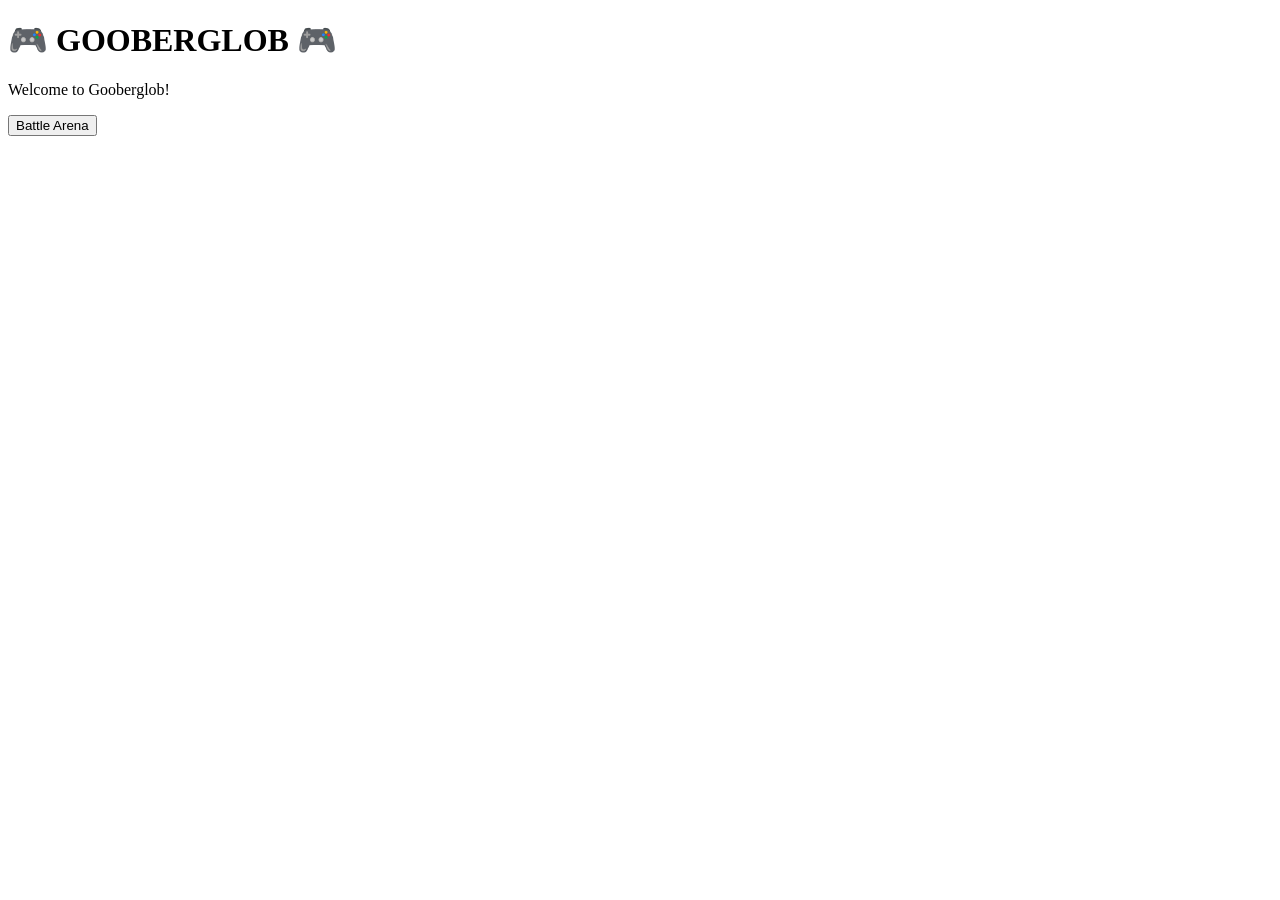
==== index.html @ 52b428e4 "Add initial HTML structure for Gooberglob" ====
<!DOCTYPE html>
<html lang="en">
<head>
    <meta charset="UTF-8">
    <meta name="viewport" content="width=device-width, initial-scale=1.0">
    <title>Gooberglob</title>
</head>

<body>

    <h1>🎮 GOOBERGLOB 🎮</h1>
    <p>Welcome to Gooberglob!</p>

    <button>Battle Arena</button>

</body>
</html>
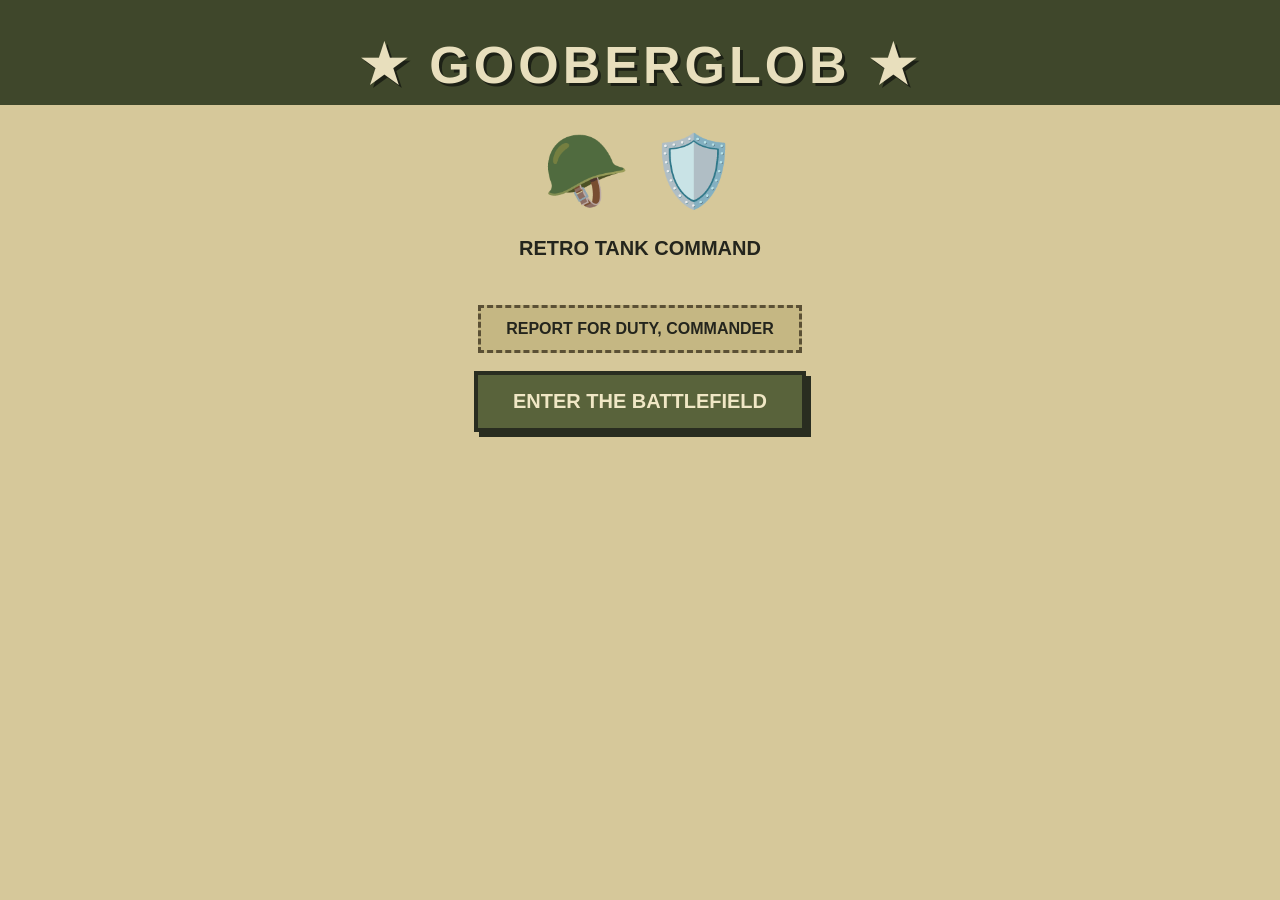
==== commit dfb220ee: "Update title and content for tank command theme" ====
--- a/index.html
+++ b/index.html
@@ -1,17 +1,35 @@
 <!DOCTYPE html>
 <html lang="en">
+
 <head>
     <meta charset="UTF-8">
     <meta name="viewport" content="width=device-width, initial-scale=1.0">
-    <title>Gooberglob</title>
+
+    <title>Gooberglob - Tank Command</title>
+
+    <link rel="stylesheet" href="style.css">
 </head>
 
 <body>
 
-    <h1>🎮 GOOBERGLOB 🎮</h1>
-    <p>Welcome to Gooberglob!</p>
+    <h1>★ GOOBERGLOB ★</h1>
 
-    <button>Battle Arena</button>
+    <div class="tank">
+        🪖 🛡️
+    </div>
+
+    <p>RETRO TANK COMMAND</p>
+
+    <div class="notice">
+        REPORT FOR DUTY, COMMANDER
+    </div>
+
+    <br><br>
+
+    <button onclick="alert('Tank battle coming soon!')">
+        ENTER THE BATTLEFIELD
+    </button>
 
 </body>
+
 </html>
--- a/style.css
+++ b/style.css
@@ -0,0 +1,60 @@
+body {
+    margin: 0;
+    background: #d6c89a;
+    color: #24251d;
+    font-family: Arial, sans-serif;
+    text-align: center;
+}
+
+/* Main title */
+h1 {
+    margin: 0;
+    padding: 35px 10px 10px;
+    background: #3f472b;
+    color: #e8dfbd;
+    font-family: Impact, "Arial Black", sans-serif;
+    font-size: 52px;
+    letter-spacing: 4px;
+    text-shadow: 3px 3px #1d2116;
+}
+
+/* Subtitle */
+p {
+    font-size: 20px;
+    font-weight: bold;
+}
+
+/* Game button */
+button {
+    background: #59633b;
+    color: #f0e7c5;
+    border: 4px solid #292d20;
+    padding: 15px 35px;
+    font-size: 20px;
+    font-weight: bold;
+    cursor: pointer;
+    font-family: "Arial Black", sans-serif;
+    box-shadow: 5px 5px #292d20;
+}
+
+button:hover {
+    background: #707b49;
+    transform: translate(2px, 2px);
+    box-shadow: 3px 3px #292d20;
+}
+
+/* Little tank decoration */
+.tank {
+    font-size: 70px;
+    margin: 25px;
+}
+
+/* Retro notice */
+.notice {
+    display: inline-block;
+    margin-top: 25px;
+    padding: 12px 25px;
+    border: 3px dashed #5b5035;
+    background: #c5b783;
+    font-weight: bold;
+}
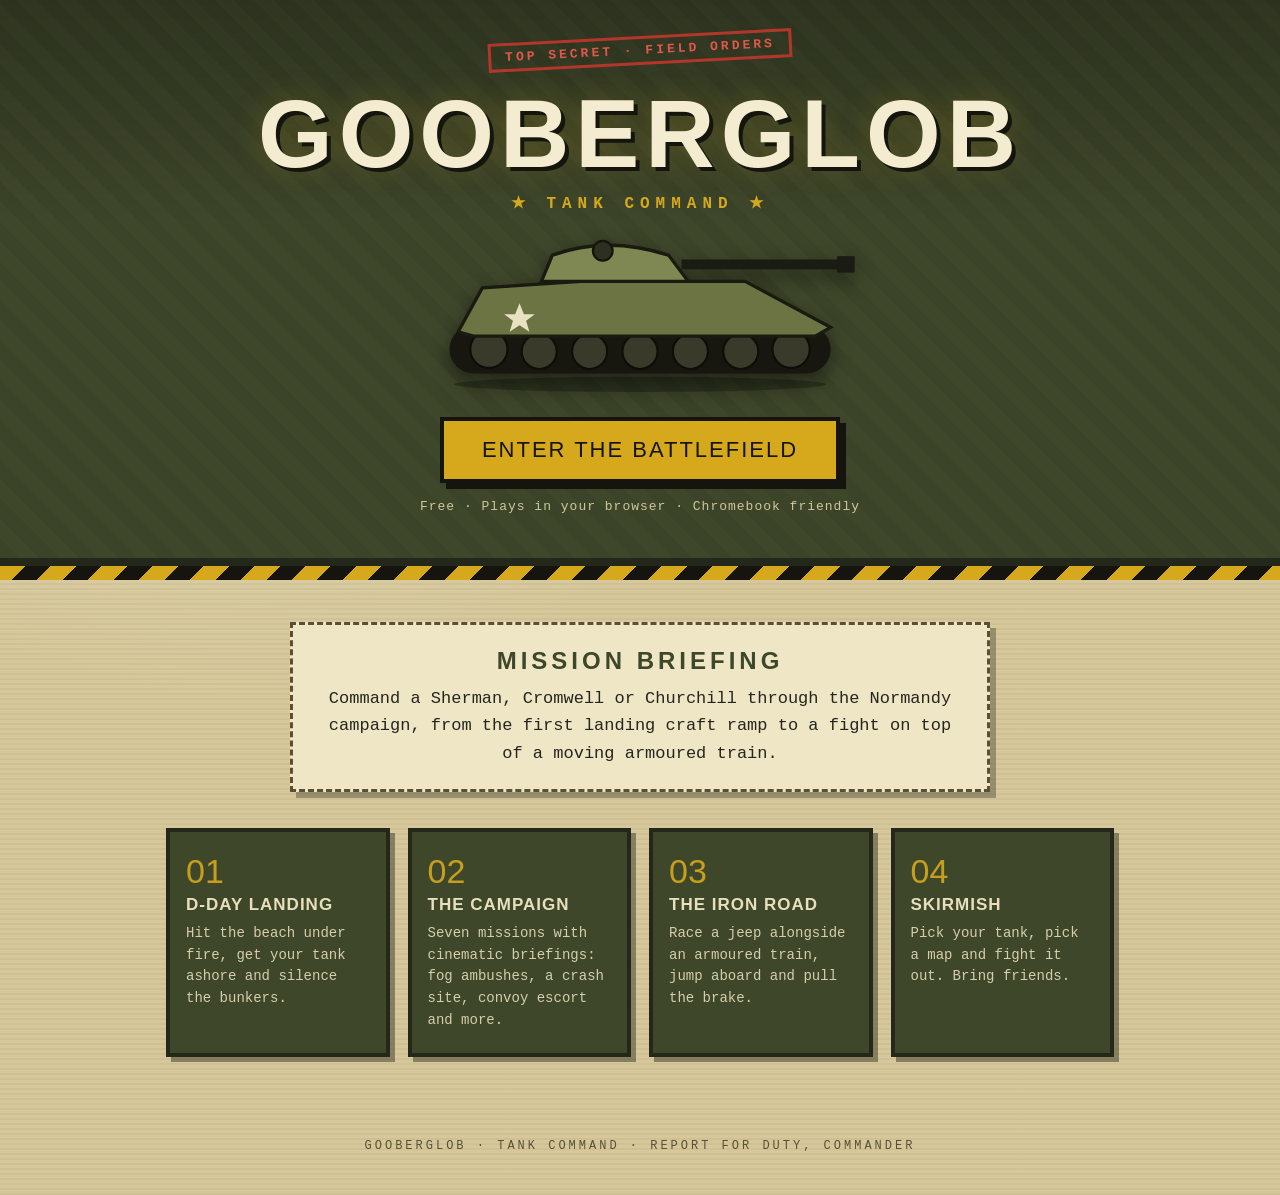
==== commit a83aeb18: "Redesign landing page: field-orders look, tank art, mission cards Co-Authored-By: Claude Sonnet 5.5 " ====
--- a/index.html
+++ b/index.html
@@ -1,35 +1,70 @@
 <!DOCTYPE html>
 <html lang="en">
-
 <head>
     <meta charset="UTF-8">
     <meta name="viewport" content="width=device-width, initial-scale=1.0">
-
     <title>Gooberglob - Tank Command</title>
-
+    <meta name="description" content="Gooberglob: a WW2 tank game that runs in your browser. Storm the D-Day beaches, escort convoys and hijack an armoured train.">
     <link rel="stylesheet" href="style.css">
 </head>
-
 <body>
 
-    <h1>★ GOOBERGLOB ★</h1>
+<header class="hero">
+    <div class="stamp">TOP SECRET · FIELD ORDERS</div>
+    <h1>GOOBERGLOB</h1>
+    <p class="tagline">★ TANK COMMAND ★</p>
 
-    <div class="tank">
-        🪖 🛡️
-    </div>
+    <svg class="tank-art" viewBox="0 0 420 150" role="img" aria-label="Side view of a tank">
+        <ellipse cx="210" cy="140" rx="170" ry="7" fill="rgba(0,0,0,.28)"/>
+        <rect x="36" y="86" width="348" height="44" rx="22" fill="#17170f"/>
+        <g fill="#3a3a2b" stroke="#0e0e08" stroke-width="2">
+            <circle cx="72" cy="108" r="17"/><circle cx="118" cy="110" r="16"/><circle cx="164" cy="110" r="16"/>
+            <circle cx="210" cy="110" r="16"/><circle cx="256" cy="110" r="16"/><circle cx="302" cy="110" r="16"/><circle cx="348" cy="108" r="17"/>
+        </g>
+        <path d="M44 92 L66 52 L156 46 L306 46 L384 88 L370 96 L58 96 Z" fill="#6c7444" stroke="#1a1b10" stroke-width="3"/>
+        <path d="M120 46 L130 22 Q180 4 236 22 L254 46 Z" fill="#7f8852" stroke="#1a1b10" stroke-width="3"/>
+        <rect x="248" y="26" width="150" height="9" fill="#1a1b12"/><rect x="390" y="23" width="16" height="15" fill="#1a1b12"/>
+        <circle cx="176" cy="18" r="9" fill="#2d2f20" stroke="#14150d" stroke-width="2"/>
+        <polygon points="96,76 100,66 104,76 114,76 106,82 109,92 100,86 91,92 94,82 86,76" fill="#e8e2c2"/>
+    </svg>
 
-    <p>RETRO TANK COMMAND</p>
+    <a class="play" href="tank-game.html">ENTER THE BATTLEFIELD</a>
+    <p class="sub">Free · Plays in your browser · Chromebook friendly</p>
+</header>
 
-    <div class="notice">
-        REPORT FOR DUTY, COMMANDER
-    </div>
+<main>
+    <section class="briefing">
+        <h2>MISSION BRIEFING</h2>
+        <p>Command a Sherman, Cromwell or Churchill through the Normandy campaign, from the first landing craft ramp to a fight on top of a moving armoured train.</p>
+    </section>
 
-    <br><br>
+    <section class="cards">
+        <article>
+            <span class="num">01</span>
+            <h3>D-DAY LANDING</h3>
+            <p>Hit the beach under fire, get your tank ashore and silence the bunkers.</p>
+        </article>
+        <article>
+            <span class="num">02</span>
+            <h3>THE CAMPAIGN</h3>
+            <p>Seven missions with cinematic briefings: fog ambushes, a crash site, convoy escort and more.</p>
+        </article>
+        <article>
+            <span class="num">03</span>
+            <h3>THE IRON ROAD</h3>
+            <p>Race a jeep alongside an armoured train, jump aboard and pull the brake.</p>
+        </article>
+        <article>
+            <span class="num">04</span>
+            <h3>SKIRMISH</h3>
+            <p>Pick your tank, pick a map and fight it out. Bring friends.</p>
+        </article>
+    </section>
+</main>
 
-    <button onclick="alert('Tank battle coming soon!')">
-        ENTER THE BATTLEFIELD
-    </button>
+<footer>
+    <p>GOOBERGLOB · TANK COMMAND · REPORT FOR DUTY, COMMANDER</p>
+</footer>
 
 </body>
-
 </html>
--- a/style.css
+++ b/style.css
@@ -1,60 +1,182 @@
+:root {
+    --olive: #3f472b;
+    --olive-dark: #24281a;
+    --olive-mid: #59633b;
+    --khaki: #d6c89a;
+    --khaki-light: #e8dfbd;
+    --paper: #efe6c6;
+    --gold: #d6a91c;
+    --ink: #24251d;
+}
+
+* { box-sizing: border-box; }
+
 body {
     margin: 0;
-    background: #d6c89a;
-    color: #24251d;
-    font-family: Arial, sans-serif;
+    background:
+        radial-gradient(circle at 20% 10%, rgba(255, 255, 255, .25), transparent 40%),
+        repeating-linear-gradient(0deg, rgba(60, 50, 30, .05) 0 2px, transparent 2px 5px),
+        var(--khaki);
+    color: var(--ink);
+    font-family: "Courier New", Courier, monospace;
     text-align: center;
+    min-height: 100vh;
 }
 
-/* Main title */
+/* ---------- hero ---------- */
+.hero {
+    background:
+        linear-gradient(180deg, rgba(0, 0, 0, .25), transparent 40%),
+        repeating-linear-gradient(45deg, rgba(0, 0, 0, .06) 0 14px, transparent 14px 28px),
+        var(--olive);
+    color: var(--khaki-light);
+    padding: 36px 16px 44px;
+    border-bottom: 8px solid var(--olive-dark);
+    position: relative;
+}
+
+.hero::after {
+    content: "";
+    position: absolute;
+    left: 0; right: 0; bottom: -22px; height: 14px;
+    background: repeating-linear-gradient(135deg, var(--gold) 0 18px, #16140f 18px 36px);
+}
+
+.stamp {
+    display: inline-block;
+    border: 3px solid #b3362a;
+    color: #e0584a;
+    padding: 4px 14px;
+    font-weight: bold;
+    letter-spacing: 3px;
+    font-size: 13px;
+    transform: rotate(-3deg);
+    margin-bottom: 14px;
+}
+
 h1 {
     margin: 0;
-    padding: 35px 10px 10px;
-    background: #3f472b;
-    color: #e8dfbd;
     font-family: Impact, "Arial Black", sans-serif;
-    font-size: 52px;
-    letter-spacing: 4px;
-    text-shadow: 3px 3px #1d2116;
+    font-size: clamp(44px, 11vw, 96px);
+    letter-spacing: 6px;
+    color: #f4ecd0;
+    text-shadow: 4px 4px 0 #14160d, 0 0 30px rgba(214, 169, 28, .25);
 }
 
-/* Subtitle */
-p {
-    font-size: 20px;
+.tagline {
+    margin: 4px 0 18px;
+    letter-spacing: 6px;
+    color: var(--gold);
     font-weight: bold;
 }
 
-/* Game button */
-button {
-    background: #59633b;
-    color: #f0e7c5;
-    border: 4px solid #292d20;
-    padding: 15px 35px;
-    font-size: 20px;
-    font-weight: bold;
-    cursor: pointer;
-    font-family: "Arial Black", sans-serif;
-    box-shadow: 5px 5px #292d20;
+.tank-art {
+    width: min(460px, 86vw);
+    height: auto;
+    margin: 6px auto 22px;
+    display: block;
+    filter: drop-shadow(0 8px 10px rgba(0, 0, 0, .45));
+    animation: rumble 1.1s ease-in-out infinite;
 }
 
-button:hover {
-    background: #707b49;
-    transform: translate(2px, 2px);
-    box-shadow: 3px 3px #292d20;
+@keyframes rumble {
+    0%, 100% { transform: translateY(0); }
+    50% { transform: translateY(-2px); }
 }
 
-/* Little tank decoration */
-.tank {
-    font-size: 70px;
-    margin: 25px;
+.play {
+    display: inline-block;
+    background: var(--gold);
+    color: #16140f;
+    border: 4px solid #16140f;
+    padding: 16px 38px;
+    font-family: "Arial Black", Impact, sans-serif;
+    font-size: clamp(16px, 4.2vw, 22px);
+    letter-spacing: 2px;
+    text-decoration: none;
+    box-shadow: 6px 6px 0 #16140f;
+    transition: transform .08s, box-shadow .08s, background .15s;
 }
 
-/* Retro notice */
-.notice {
-    display: inline-block;
-    margin-top: 25px;
-    padding: 12px 25px;
+.play:hover, .play:focus-visible {
+    background: #eac03a;
+    transform: translate(3px, 3px);
+    box-shadow: 3px 3px 0 #16140f;
+    outline: none;
+}
+
+.sub {
+    margin: 16px 0 0;
+    font-size: 13px;
+    letter-spacing: 1px;
+    color: #cfc79c;
+}
+
+/* ---------- briefing ---------- */
+main { max-width: 980px; margin: 0 auto; padding: 56px 16px 20px; }
+
+.briefing {
+    background: var(--paper);
     border: 3px dashed #5b5035;
-    background: #c5b783;
-    font-weight: bold;
+    padding: 22px 24px;
+    max-width: 700px;
+    margin: 0 auto 36px;
+    box-shadow: 6px 6px 0 rgba(36, 40, 26, .35);
 }
+
+h2 {
+    margin: 0 0 10px;
+    font-family: Impact, "Arial Black", sans-serif;
+    letter-spacing: 4px;
+    color: var(--olive);
+}
+
+.briefing p { margin: 0; line-height: 1.6; font-size: 17px; }
+
+/* ---------- cards ---------- */
+.cards {
+    display: grid;
+    grid-template-columns: repeat(auto-fit, minmax(210px, 1fr));
+    gap: 18px;
+}
+
+.cards article {
+    background: var(--olive);
+    color: var(--khaki-light);
+    border: 4px solid var(--olive-dark);
+    padding: 20px 16px 22px;
+    text-align: left;
+    box-shadow: 5px 5px 0 rgba(36, 40, 26, .45);
+    position: relative;
+}
+
+.cards article:hover { transform: translateY(-3px); }
+
+.num {
+    display: block;
+    font-family: Impact, sans-serif;
+    font-size: 34px;
+    color: var(--gold);
+    opacity: .9;
+}
+
+h3 {
+    margin: 4px 0 8px;
+    font-family: "Arial Black", sans-serif;
+    font-size: 17px;
+    letter-spacing: 1px;
+}
+
+.cards p { margin: 0; font-size: 14px; line-height: 1.55; color: #d6ceaa; }
+
+footer {
+    margin-top: 30px;
+    padding: 20px 10px 30px;
+    font-size: 12px;
+    letter-spacing: 3px;
+    color: #5b5035;
+}
+
+@media (prefers-reduced-motion: reduce) {
+    .tank-art { animation: none; }
+}
